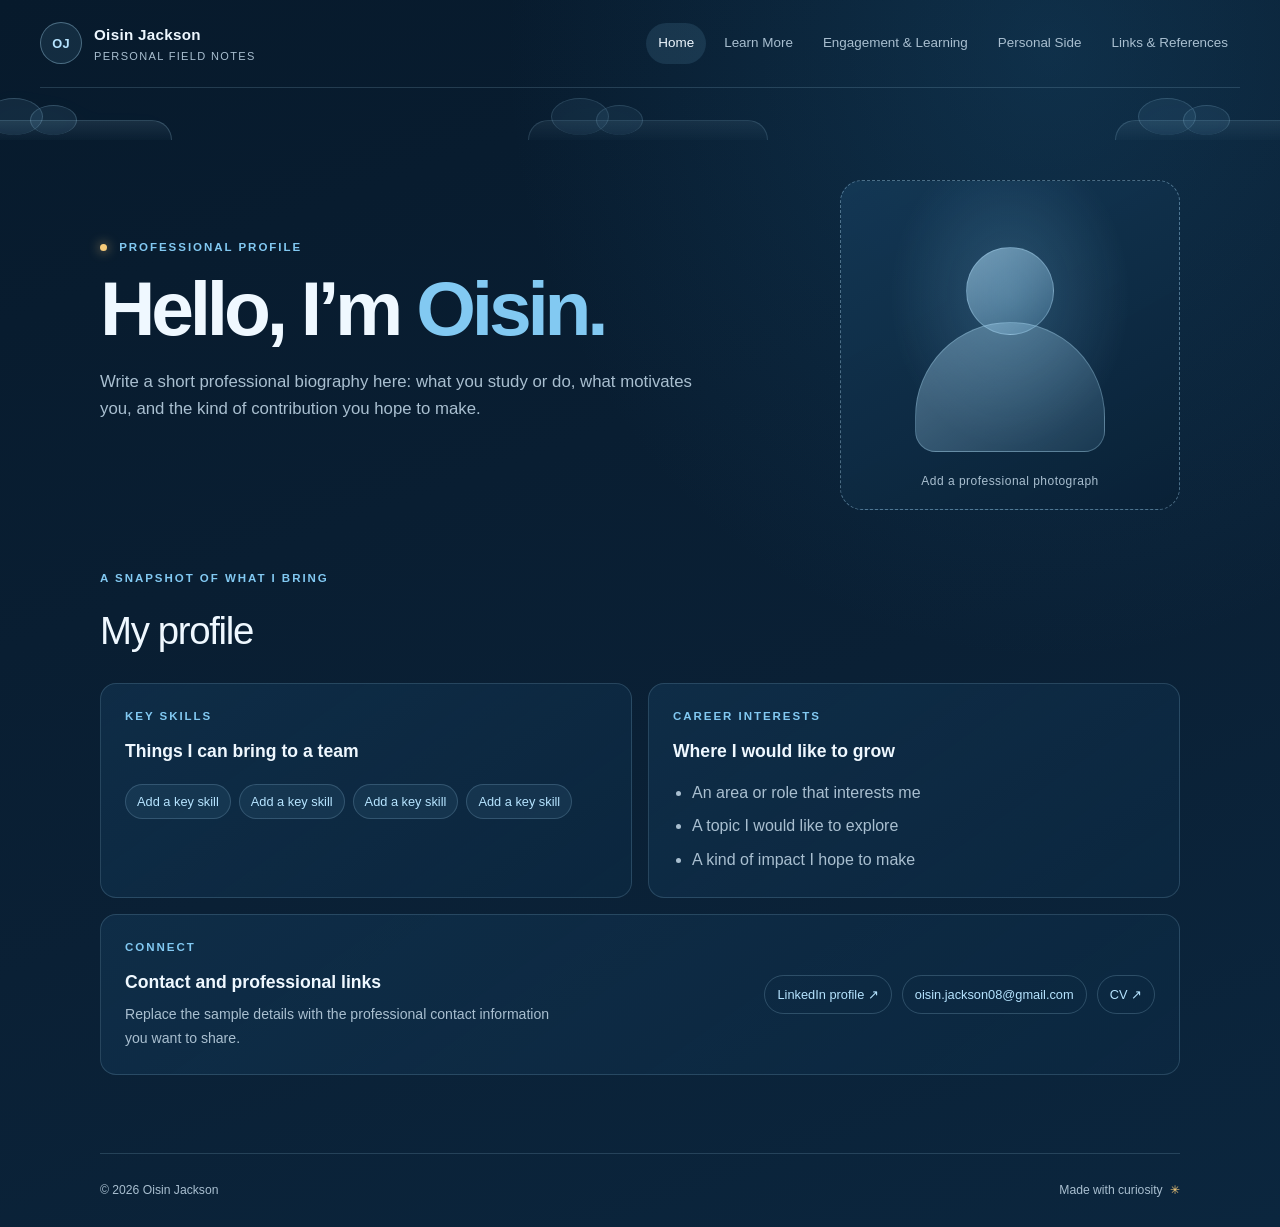
==== index.html @ 2ca9ffcf "feat: restructured homepage" ====
<!doctype html>
<html lang="en">
<head>
  <meta charset="utf-8">
  <meta name="viewport" content="width=device-width, initial-scale=1">
  <meta name="description" content="Professional profile and portfolio of Oisin Jackson.">
  <title>Home | Oisin Jackson</title>
  <link rel="stylesheet" href="styles.css">
</head>
<body>
  <!-- Shared header: keep the name and navigation consistent across all pages. -->
  <header class="site-header">
    <a class="brand" href="index.html" aria-label="Oisin Jackson, home">
      <span class="brand-mark" aria-hidden="true">OJ</span>
      <span>Oisin Jackson <small>Personal field notes</small></span>
    </a>
    <nav class="site-nav" aria-label="Main navigation">
      <a href="index.html" aria-current="page">Home</a>
      <a href="learn-more.html">Learn More</a>
      <a href="engagement.html">Engagement &amp; Learning</a>
      <a href="personal.html">Personal Side</a>
      <a href="references.html">Links &amp; References</a>
    </nav>
  </header>
  <!-- Decorative clouds between the header and page content. Purely visual; change their style in styles.css. -->
  <div class="cloud-divider" aria-hidden="true">
    <span class="cloud-bank cloud-bank-left"></span>
    <span class="cloud-bank cloud-bank-center"></span>
    <span class="cloud-bank cloud-bank-right"></span>
  </div>

  <main>
    <!-- Professional biography: replace the prompt with a concise introduction about your background and goals. -->
    <section class="hero profile-hero page-width">
      <div class="hero-copy">
        <p class="eyebrow"><span class="status-dot"></span> Professional profile</p>
        <h1>Hello, I’m <span class="text-highlight">Oisin.</span></h1>
        <p class="intro">
          Write a short professional biography here: what you study or do, what motivates you,
          and the kind of contribution you hope to make.
        </p>
      </div>

      <!-- Replace this illustrated placeholder with your own photo file when ready.
           For example, put profile-photo.jpg beside these files and use:
           <img class="profile-photo" src="profile-photo.jpg" alt="Professional portrait of Oisin Jackson"> -->
      <div class="portrait-placeholder" role="img" aria-label="Placeholder for a professional photograph">
        <span class="portrait-head"></span>
        <span class="portrait-shoulders"></span>
        <span class="portrait-caption">Add a professional photograph</span>
      </div>
    </section>

    <!-- Profile details: fill in the prompts below with your skills and career interests. -->
    <section class="profile-section page-width" aria-labelledby="profile-details-title">
      <div class="section-heading">
        <p class="eyebrow">A snapshot of what I bring</p>
        <h2 id="profile-details-title">My profile</h2>
      </div>

      <div class="profile-grid">
        <article class="profile-card">
          <p class="eyebrow">Key skills</p>
          <h3>Things I can bring to a team</h3>
          <!-- Replace or remove each chip. Add another <span class="skill-chip">...</span> for more skills. -->
          <ul class="skill-list" aria-label="Key skills">
            <li class="skill-chip">Add a key skill</li>
            <li class="skill-chip">Add a key skill</li>
            <li class="skill-chip">Add a key skill</li>
            <li class="skill-chip">Add a key skill</li>
          </ul>
        </article>

        <article class="profile-card">
          <p class="eyebrow">Career interests</p>
          <h3>Where I would like to grow</h3>
          <!-- Replace these prompts with sectors, roles, or problems that interest you. -->
          <ul class="interest-list">
            <li>An area or role that interests me</li>
            <li>A topic I would like to explore</li>
            <li>A kind of impact I hope to make</li>
          </ul>
        </article>

        <article class="profile-card contact-card">
          <div>
            <p class="eyebrow">Connect</p>
            <h3>Contact and professional links</h3>
            <p class="contact-note">Replace the sample details with the professional contact information you want to share.</p>
          </div>
          <div class="profile-links">
            <!-- Replace the sample LinkedIn address with your public profile URL. -->
            <a class="profile-link" href="https://www.linkedin.com/in/oisin-jackson/" target="_blank" rel="noopener noreferrer">LinkedIn profile <span aria-hidden="true">↗</span></a>
            <!-- Replace this email address with one you are comfortable sharing publicly. -->
            <a class="profile-link" href="mailto:your.email@example.com">oisin.jackson08@gmail.com</a>
            <!-- The PDF is stored beside this page so its relative link works on GitHub Pages. -->
            <a class="profile-link" href="cv.pdf" target="_blank" rel="noopener noreferrer">CV <span aria-hidden="true">↗</span></a>
          </div>
        </article>
      </div>
    </section>
  </main>

  <!-- Shared footer: update the year or add further contact links when you are ready. -->
  <footer class="site-footer page-width">
    <span>© 2026 Oisin Jackson</span>
    <span>Made with curiosity <span class="footer-star" aria-hidden="true">✳</span></span>
  </footer>
</body>
</html>
---- styles.css ----
/* =========================================================
   1. Theme controls
   Change these color values to retune the whole site at once.
   The palette uses deep navy, sky blue, and a warm sun accent.
   ========================================================= */
:root {
  --night: #071a2c;
  --deep-blue: #0c2942;
  --panel: #102f4a;
  --panel-light: #153a58;
  --sky: #82c9f2;
  --sky-bright: #b6e4ff;
  --sun: #f5ca79;
  --text: #eff8ff;
  --muted: #a9bfd0;
  --line: rgba(182, 228, 255, 0.16);
  --content-width: 1080px;
}

/* 2. Base styles: typography, page background, and default link behavior. */
* {
  box-sizing: border-box;
}

html {
  scroll-behavior: smooth;
}

body {
  min-height: 100vh;
  margin: 0;
  color: var(--text);
  background:
    radial-gradient(ellipse at 82% 4%, rgba(35, 105, 150, 0.25), transparent 34rem),
    linear-gradient(160deg, var(--night), #0a2035 58%, #0b263e);
  font-family: "Segoe UI", "Trebuchet MS", sans-serif;
  line-height: 1.65;
}

a {
  color: inherit;
}

a:focus-visible {
  outline: 2px solid var(--sun);
  outline-offset: 4px;
}

.page-width {
  width: min(var(--content-width), calc(100% - 48px));
  margin-inline: auto;
}

/* 3. Shared header and navigation: links are ordinary files for GitHub Pages. */
.site-header {
  width: min(1200px, calc(100% - 48px));
  min-height: 88px;
  margin-inline: auto;
  display: flex;
  align-items: center;
  justify-content: space-between;
  gap: 28px;
  border-bottom: 1px solid var(--line);
}

.brand {
  display: inline-flex;
  align-items: center;
  gap: 12px;
  text-decoration: none;
  font-size: 0.95rem;
  font-weight: 700;
  letter-spacing: 0.02em;
  white-space: nowrap;
}

.brand small {
  display: block;
  color: var(--muted);
  font-size: 0.69rem;
  font-weight: 400;
  letter-spacing: 0.12em;
  text-transform: uppercase;
}

.brand-mark {
  width: 42px;
  height: 42px;
  display: grid;
  place-items: center;
  border: 1px solid rgba(182, 228, 255, 0.35);
  border-radius: 50%;
  color: var(--sky-bright);
  background: rgba(130, 201, 242, 0.1);
  font-size: 0.8rem;
}

.site-nav {
  display: flex;
  align-items: center;
  justify-content: flex-end;
  gap: 6px;
}

.site-nav a {
  padding: 9px 12px;
  border-radius: 999px;
  color: var(--muted);
  font-size: 0.84rem;
  text-decoration: none;
  transition: color 160ms ease, background 160ms ease;
}

.site-nav a:hover,
.site-nav a[aria-current="page"] {
  color: var(--text);
  background: rgba(130, 201, 242, 0.12);
}

/* 4. Decorative cloud banks sit between the header and each page's content. */
.cloud-divider {
  position: relative;
  height: 52px;
  overflow: hidden;
  pointer-events: none;
}

.cloud-bank {
  position: absolute;
  bottom: 0;
  width: 190px;
  height: 20px;
  border: 1px solid rgba(182, 228, 255, 0.2);
  border-bottom: 0;
  border-radius: 100px 100px 0 0;
  background: linear-gradient(180deg, rgba(182, 228, 255, 0.1), rgba(130, 201, 242, 0.025));
  filter: drop-shadow(0 0 12px rgba(130, 201, 242, 0.08));
}

.cloud-bank::before,
.cloud-bank::after {
  position: absolute;
  bottom: 5px;
  border: 1px solid rgba(182, 228, 255, 0.2);
  border-bottom: 0;
  border-radius: 50%;
  background: rgba(130, 201, 242, 0.09);
  content: "";
}

.cloud-bank::before {
  left: 22px;
  width: 56px;
  height: 36px;
}

.cloud-bank::after {
  left: 67px;
  width: 45px;
  height: 29px;
}

.cloud-bank-left {
  left: -38px;
  width: 210px;
}

.cloud-bank-center {
  left: calc(50% - 112px);
  width: 240px;
  opacity: 0.75;
}

.cloud-bank-right {
  right: -35px;
  width: 200px;
  opacity: 0.85;
}

/* 5. Home profile hero and photo placeholder. Replace the placeholder with your own image. */
.hero {
  min-height: 470px;
  padding-block: 72px 64px;
  display: grid;
  grid-template-columns: 1.05fr 0.75fr;
  align-items: center;
  gap: 72px;
}

.profile-hero {
  min-height: 400px;
  padding-block: 40px 48px;
  grid-template-columns: 1.1fr 0.75fr;
  gap: 64px;
}

.portrait-placeholder {
  position: relative;
  width: min(100%, 340px);
  min-height: 330px;
  justify-self: end;
  overflow: hidden;
  border: 1px dashed rgba(182, 228, 255, 0.38);
  border-radius: 22px;
  background:
    radial-gradient(ellipse at 50% 35%, rgba(130, 201, 242, 0.22), transparent 50%),
    linear-gradient(150deg, rgba(21, 58, 88, 0.85), rgba(9, 33, 54, 0.9));
}

.portrait-head {
  position: absolute;
  top: 66px;
  left: 50%;
  width: 88px;
  height: 88px;
  border: 1px solid rgba(182, 228, 255, 0.32);
  border-radius: 50%;
  background: linear-gradient(145deg, rgba(182, 228, 255, 0.55), rgba(130, 201, 242, 0.2));
  transform: translateX(-50%);
}

.portrait-shoulders {
  position: absolute;
  bottom: 57px;
  left: 50%;
  width: 190px;
  height: 130px;
  border: 1px solid rgba(182, 228, 255, 0.28);
  border-radius: 100px 100px 22px 22px;
  background: linear-gradient(145deg, rgba(182, 228, 255, 0.38), rgba(130, 201, 242, 0.12));
  transform: translateX(-50%);
}

.portrait-caption {
  position: absolute;
  right: 12px;
  bottom: 17px;
  left: 12px;
  color: var(--muted);
  font-size: 0.75rem;
  letter-spacing: 0.04em;
  text-align: center;
}

.eyebrow {
  margin: 0 0 12px;
  color: var(--sky);
  font-size: 0.72rem;
  font-weight: 700;
  letter-spacing: 0.17em;
  line-height: 1.5;
  text-transform: uppercase;
}

.status-dot {
  width: 7px;
  height: 7px;
  display: inline-block;
  margin-right: 7px;
  border-radius: 50%;
  background: var(--sun);
  box-shadow: 0 0 12px rgba(245, 202, 121, 0.8);
}

h1,
h2,
h3,
p {
  margin-top: 0;
}

h1 {
  max-width: 720px;
  margin-bottom: 18px;
  font-size: clamp(2.7rem, 6vw, 5rem);
  font-weight: 600;
  letter-spacing: -0.055em;
  line-height: 1.06;
}

.text-highlight {
  color: var(--sky);
}

.intro {
  max-width: 610px;
  margin-bottom: 28px;
  color: var(--muted);
  font-size: 1.05rem;
}

/* 6. Homepage details and Learn More signpost cards. */
.section-heading {
  margin-bottom: 24px;
}

.section-heading h2 {
  margin-bottom: 0;
  font-size: clamp(1.7rem, 3vw, 2.4rem);
  font-weight: 500;
  letter-spacing: -0.035em;
}

.profile-section {
  padding-block: 12px 78px;
}

.profile-section .section-heading {
  margin-bottom: 20px;
}

.profile-grid {
  display: grid;
  grid-template-columns: repeat(2, minmax(0, 1fr));
  gap: 16px;
}

.profile-card {
  padding: 24px;
  border: 1px solid var(--line);
  border-radius: 16px;
  background: linear-gradient(145deg, rgba(16, 47, 74, 0.85), rgba(12, 41, 66, 0.72));
}

.profile-card h3 {
  margin-bottom: 14px;
  font-size: 1.1rem;
  font-weight: 600;
}

.skill-list {
  display: flex;
  flex-wrap: wrap;
  gap: 8px;
  margin: 18px 0 0;
  padding: 0;
  list-style: none;
}

.skill-chip {
  padding: 6px 11px;
  border: 1px solid rgba(182, 228, 255, 0.18);
  border-radius: 999px;
  color: var(--sky-bright);
  background: rgba(130, 201, 242, 0.08);
  font-size: 0.8rem;
}

.interest-list {
  margin: 0;
  padding-left: 19px;
  color: var(--muted);
}

.interest-list li + li {
  margin-top: 7px;
}

.contact-card {
  grid-column: 1 / -1;
  display: flex;
  align-items: center;
  justify-content: space-between;
  gap: 26px;
}

.contact-card h3 {
  margin-bottom: 6px;
}

.contact-note {
  max-width: 430px;
  margin-bottom: 0;
  color: var(--muted);
  font-size: 0.88rem;
}

.profile-links {
  display: flex;
  flex-wrap: wrap;
  justify-content: flex-end;
  gap: 10px;
}

.profile-link,
.cv-note {
  padding: 8px 12px;
  border: 1px solid rgba(182, 228, 255, 0.2);
  border-radius: 999px;
  color: var(--sky-bright);
  font-size: 0.8rem;
  text-decoration: none;
}

.profile-link:hover {
  border-color: var(--sky);
  background: rgba(130, 201, 242, 0.1);
}

.cv-note {
  color: var(--muted);
}

.card-grid {
  display: grid;
  grid-template-columns: repeat(3, 1fr);
  gap: 16px;
}

.learn-more-grid {
  padding-bottom: 24px;
}

.topic-card {
  position: relative;
  min-height: 220px;
  padding: 22px;
  border: 1px solid var(--line);
  border-radius: 16px;
  background: linear-gradient(145deg, rgba(16, 47, 74, 0.85), rgba(12, 41, 66, 0.72));
  text-decoration: none;
  transition: transform 160ms ease, border-color 160ms ease, background 160ms ease;
}

.topic-card:hover {
  transform: translateY(-4px);
  border-color: rgba(130, 201, 242, 0.5);
  background: rgba(21, 58, 88, 0.9);
}

.card-number {
  color: var(--sky);
  font-size: 0.72rem;
  letter-spacing: 0.12em;
}

.topic-card h3 {
  margin: 26px 0 8px;
  font-size: 1.1rem;
  font-weight: 600;
}

.topic-card p {
  max-width: 280px;
  margin-bottom: 0;
  color: var(--muted);
  font-size: 0.87rem;
}

.card-arrow {
  position: absolute;
  right: 22px;
  bottom: 19px;
  color: var(--sky);
}

/* 7. Interior pages: title intro, reflection blocks, and reference links. */
.page-intro {
  padding-block: 88px 38px;
}

.page-intro h1 {
  max-width: 820px;
  font-size: clamp(2.5rem, 5.5vw, 4.4rem);
}

.page-intro .intro {
  max-width: 690px;
}

.story-list,
.reference-list {
  display: grid;
  gap: 14px;
  padding-bottom: 28px;
}

.story-card,
.reference-card {
  padding: 25px 28px;
  border: 1px solid var(--line);
  border-radius: 16px;
  background: linear-gradient(120deg, rgba(16, 47, 74, 0.85), rgba(12, 41, 66, 0.62));
}

.story-card h2,
.reference-card h2 {
  margin-bottom: 8px;
  font-size: 1.3rem;
  font-weight: 550;
  letter-spacing: -0.02em;
}

.placeholder-copy {
  max-width: 720px;
  margin-bottom: 0;
  color: var(--muted);
}

.reference-card {
  display: flex;
  align-items: center;
  justify-content: space-between;
  gap: 26px;
}

.reference-card .eyebrow {
  margin-bottom: 8px;
}

.reference-card .placeholder-copy {
  font-size: 0.9rem;
}

.text-link,
.back-link a {
  color: var(--sky-bright);
  text-decoration-color: rgba(182, 228, 255, 0.45);
  text-underline-offset: 4px;
}

.text-link {
  flex: 0 0 auto;
  font-size: 0.86rem;
}

.back-link {
  padding-block: 8px 50px;
  font-size: 0.9rem;
}

/* 8. Shared footer: sits at the bottom of each page. */
.site-footer {
  min-height: 74px;
  display: flex;
  align-items: center;
  justify-content: space-between;
  gap: 12px;
  border-top: 1px solid var(--line);
  color: var(--muted);
  font-size: 0.76rem;
}

.site-footer p,
.site-footer span {
  margin-bottom: 0;
}

.footer-star {
  padding-left: 4px;
  color: var(--sun);
}

/* 9. Small screens: stack navigation and content so pages stay readable on phones. */
@media (max-width: 820px) {
  .site-header {
    padding-block: 18px;
    align-items: flex-start;
    flex-direction: column;
    gap: 13px;
  }

  .site-nav {
    width: 100%;
    justify-content: flex-start;
    flex-wrap: wrap;
    gap: 2px;
  }

  .site-nav a {
    padding: 7px 10px;
    font-size: 0.79rem;
  }

  .hero {
    min-height: auto;
    padding-block: 54px;
    grid-template-columns: 1fr;
    gap: 36px;
  }

  .portrait-placeholder {
    justify-self: center;
  }

  .card-grid {
    grid-template-columns: 1fr;
  }

  .topic-card {
    min-height: 180px;
  }

  .profile-grid {
    grid-template-columns: 1fr;
  }

  .contact-card {
    grid-column: auto;
    align-items: flex-start;
    flex-direction: column;
  }

  .profile-links {
    justify-content: flex-start;
  }

  .page-intro {
    padding-top: 58px;
  }
}

@media (max-width: 520px) {
  .page-width,
  .site-header {
    width: calc(100% - 32px);
  }

  .hero {
    padding-block: 42px;
  }

  .story-card,
  .reference-card {
    padding: 21px;
  }

  .reference-card {
    align-items: flex-start;
    flex-direction: column;
    gap: 14px;
  }

  .site-footer {
    align-items: flex-start;
    justify-content: center;
    flex-direction: column;
    padding-block: 17px;
  }
}
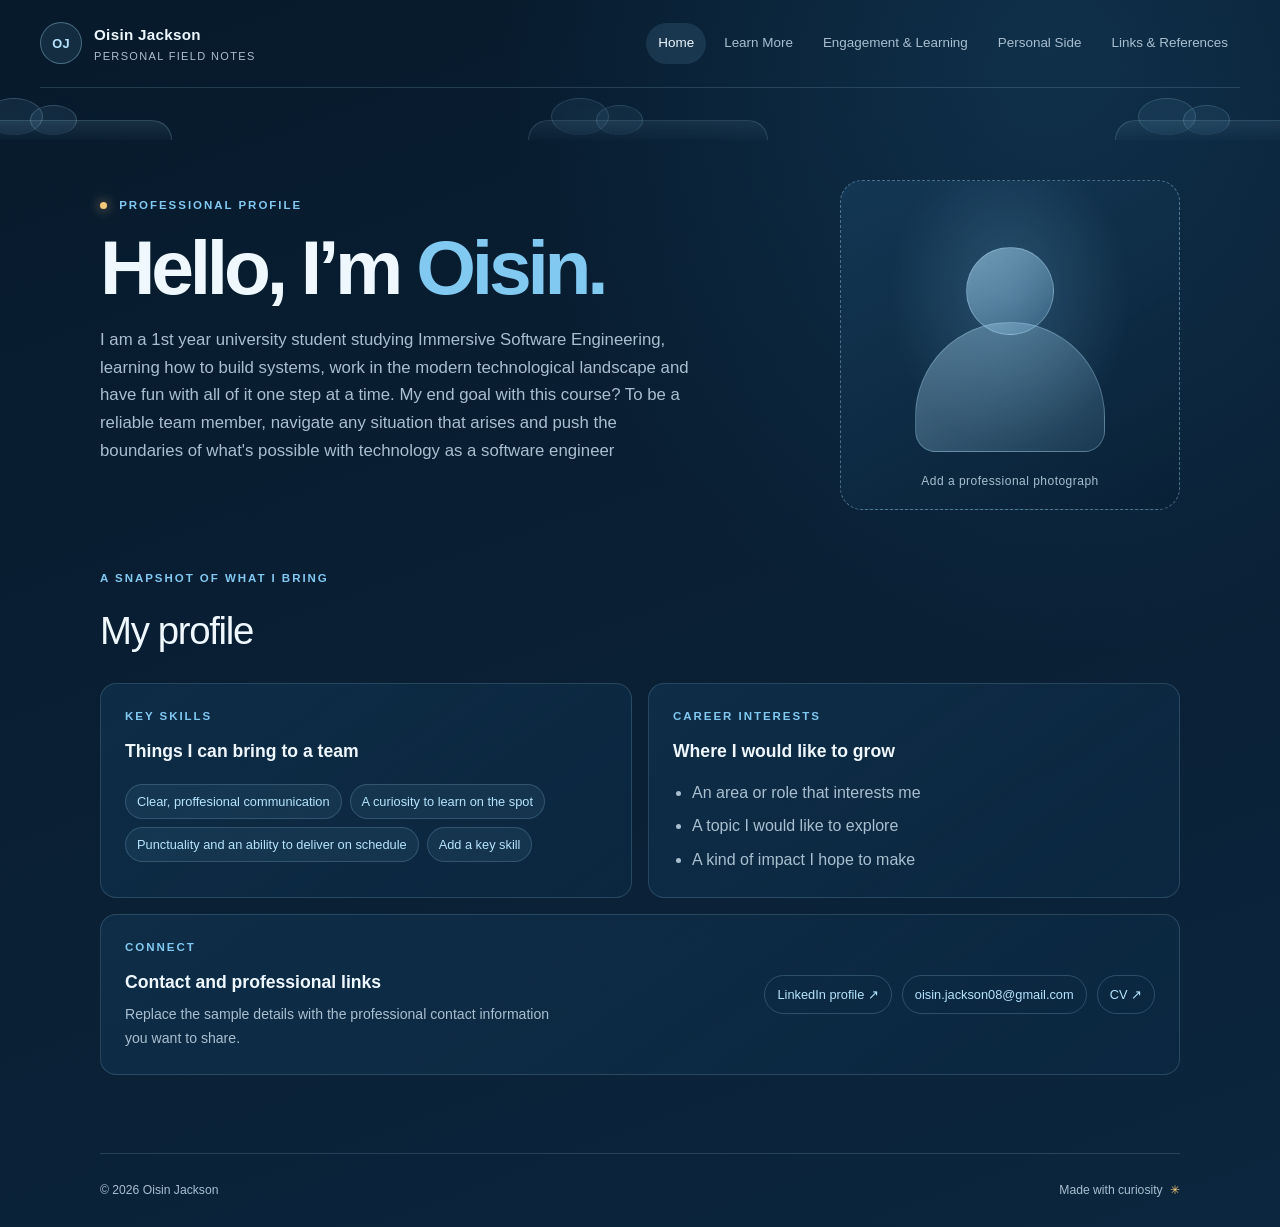
==== commit 274afed0: "Updaes bio and skills section" ====
--- a/index.html
+++ b/index.html
@@ -36,8 +36,9 @@
         <p class="eyebrow"><span class="status-dot"></span> Professional profile</p>
         <h1>Hello, I’m <span class="text-highlight">Oisin.</span></h1>
         <p class="intro">
-          Write a short professional biography here: what you study or do, what motivates you,
-          and the kind of contribution you hope to make.
+          I am a 1st year university student studying Immersive Software Engineering, learning how to build systems, work in the modern technological landscape and have fun with all of it one step at a time. 
+
+          My end goal with this course? To be a reliable team member, navigate any situation that arises and push the boundaries of what's possible with technology as a software engineer
         </p>
       </div>
 
@@ -64,9 +65,9 @@
           <h3>Things I can bring to a team</h3>
           <!-- Replace or remove each chip. Add another <span class="skill-chip">...</span> for more skills. -->
           <ul class="skill-list" aria-label="Key skills">
-            <li class="skill-chip">Add a key skill</li>
-            <li class="skill-chip">Add a key skill</li>
-            <li class="skill-chip">Add a key skill</li>
+            <li class="skill-chip">Clear, proffesional communication</li>
+            <li class="skill-chip">A curiosity to learn on the spot</li>
+            <li class="skill-chip">Punctuality and an ability to deliver on schedule</li>
             <li class="skill-chip">Add a key skill</li>
           </ul>
         </article>
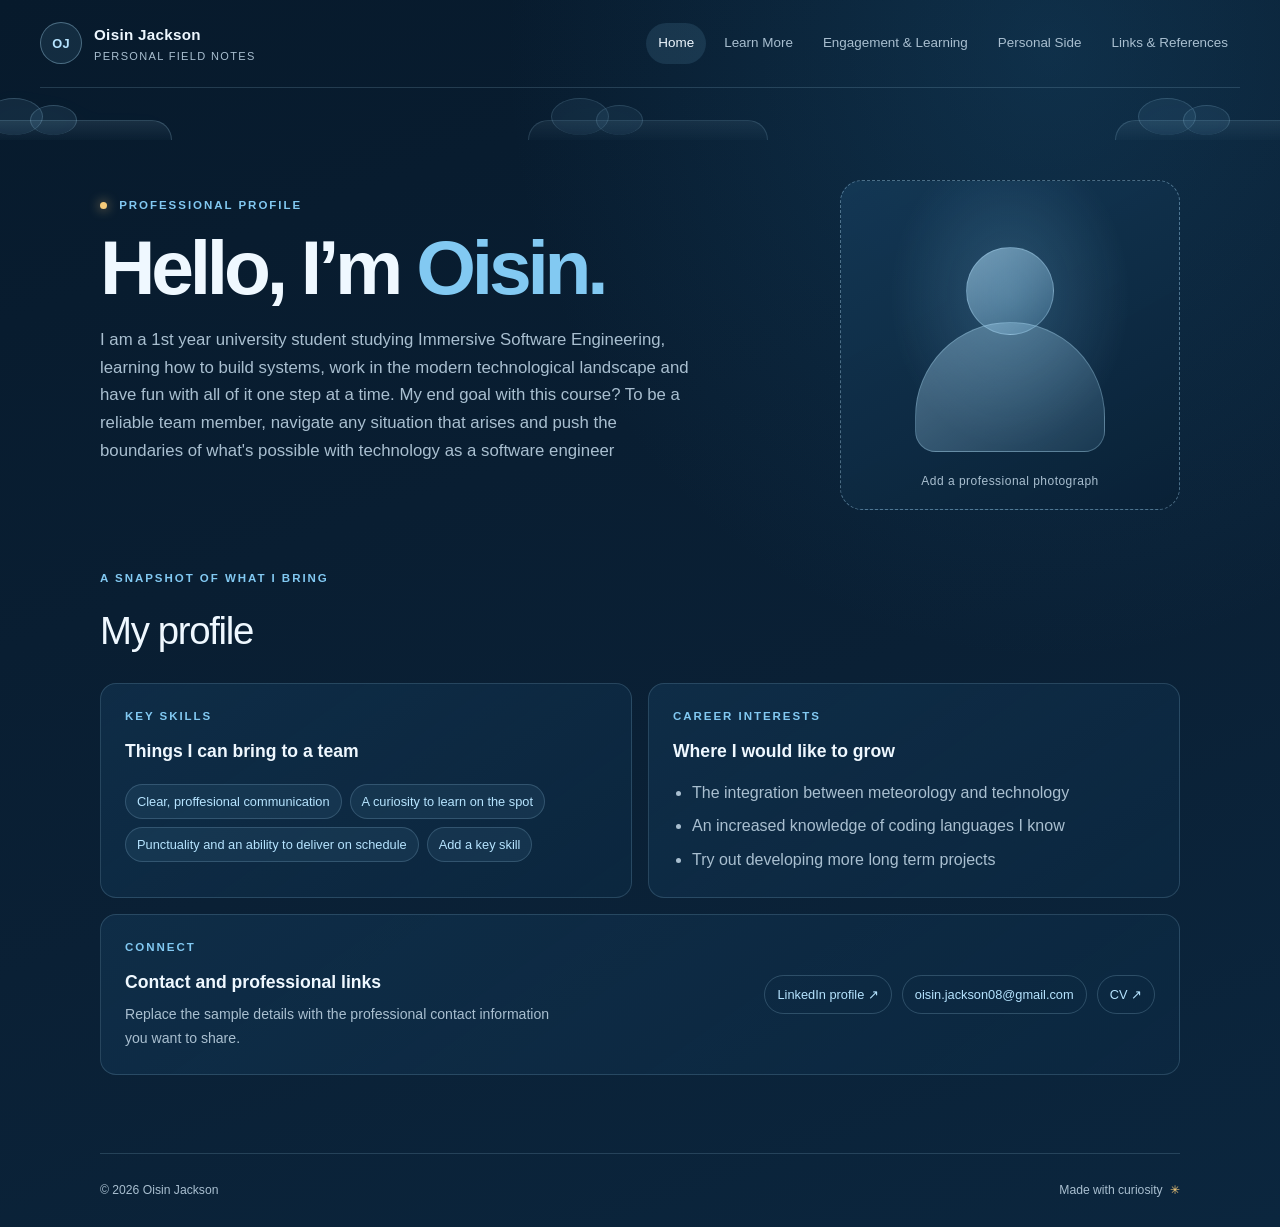
==== commit beff9506: "Updated where I want to grow sections" ====
--- a/index.html
+++ b/index.html
@@ -77,9 +77,9 @@
           <h3>Where I would like to grow</h3>
           <!-- Replace these prompts with sectors, roles, or problems that interest you. -->
           <ul class="interest-list">
-            <li>An area or role that interests me</li>
-            <li>A topic I would like to explore</li>
-            <li>A kind of impact I hope to make</li>
+            <li>The integration between meteorology and technology</li>
+            <li>An increased knowledge of coding languages I know</li>
+            <li>Try out developing more long term projects</li>
           </ul>
         </article>
 
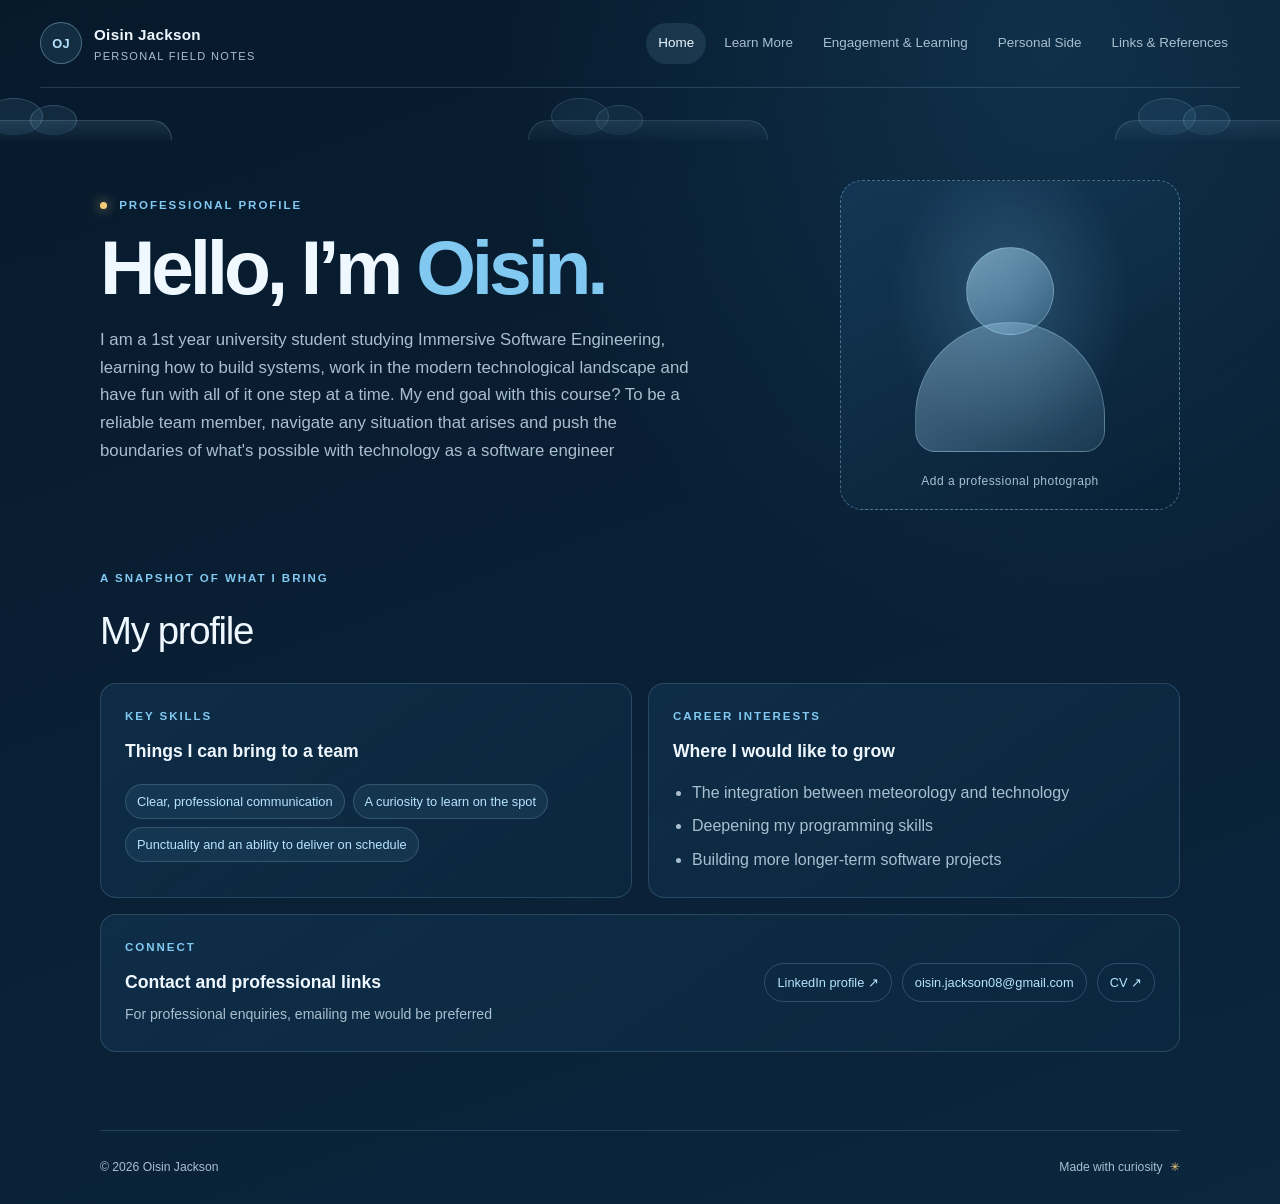
==== commit ab47ab98: "Updated grammar issues, and ensured links work" ====
--- a/index.html
+++ b/index.html
@@ -65,10 +65,9 @@
           <h3>Things I can bring to a team</h3>
           <!-- Replace or remove each chip. Add another <span class="skill-chip">...</span> for more skills. -->
           <ul class="skill-list" aria-label="Key skills">
-            <li class="skill-chip">Clear, proffesional communication</li>
+            <li class="skill-chip">Clear, professional communication</li>
             <li class="skill-chip">A curiosity to learn on the spot</li>
             <li class="skill-chip">Punctuality and an ability to deliver on schedule</li>
-            <li class="skill-chip">Add a key skill</li>
           </ul>
         </article>
 
@@ -78,8 +77,8 @@
           <!-- Replace these prompts with sectors, roles, or problems that interest you. -->
           <ul class="interest-list">
             <li>The integration between meteorology and technology</li>
-            <li>An increased knowledge of coding languages I know</li>
-            <li>Try out developing more long term projects</li>
+            <li>Deepening my programming skills</li>
+            <li>Building more longer-term software projects</li>
           </ul>
         </article>
 
@@ -87,13 +86,13 @@
           <div>
             <p class="eyebrow">Connect</p>
             <h3>Contact and professional links</h3>
-            <p class="contact-note">Replace the sample details with the professional contact information you want to share.</p>
+            <p class="contact-note">For professional enquiries, emailing me would be preferred</p>
           </div>
           <div class="profile-links">
             <!-- Replace the sample LinkedIn address with your public profile URL. -->
             <a class="profile-link" href="https://www.linkedin.com/in/oisin-jackson/" target="_blank" rel="noopener noreferrer">LinkedIn profile <span aria-hidden="true">↗</span></a>
             <!-- Replace this email address with one you are comfortable sharing publicly. -->
-            <a class="profile-link" href="mailto:your.email@example.com">oisin.jackson08@gmail.com</a>
+            <a class="profile-link" href="mailto:oisin.jackson08@gmail.com">oisin.jackson08@gmail.com</a>
             <!-- The PDF is stored beside this page so its relative link works on GitHub Pages. -->
             <a class="profile-link" href="cv.pdf" target="_blank" rel="noopener noreferrer">CV <span aria-hidden="true">↗</span></a>
           </div>
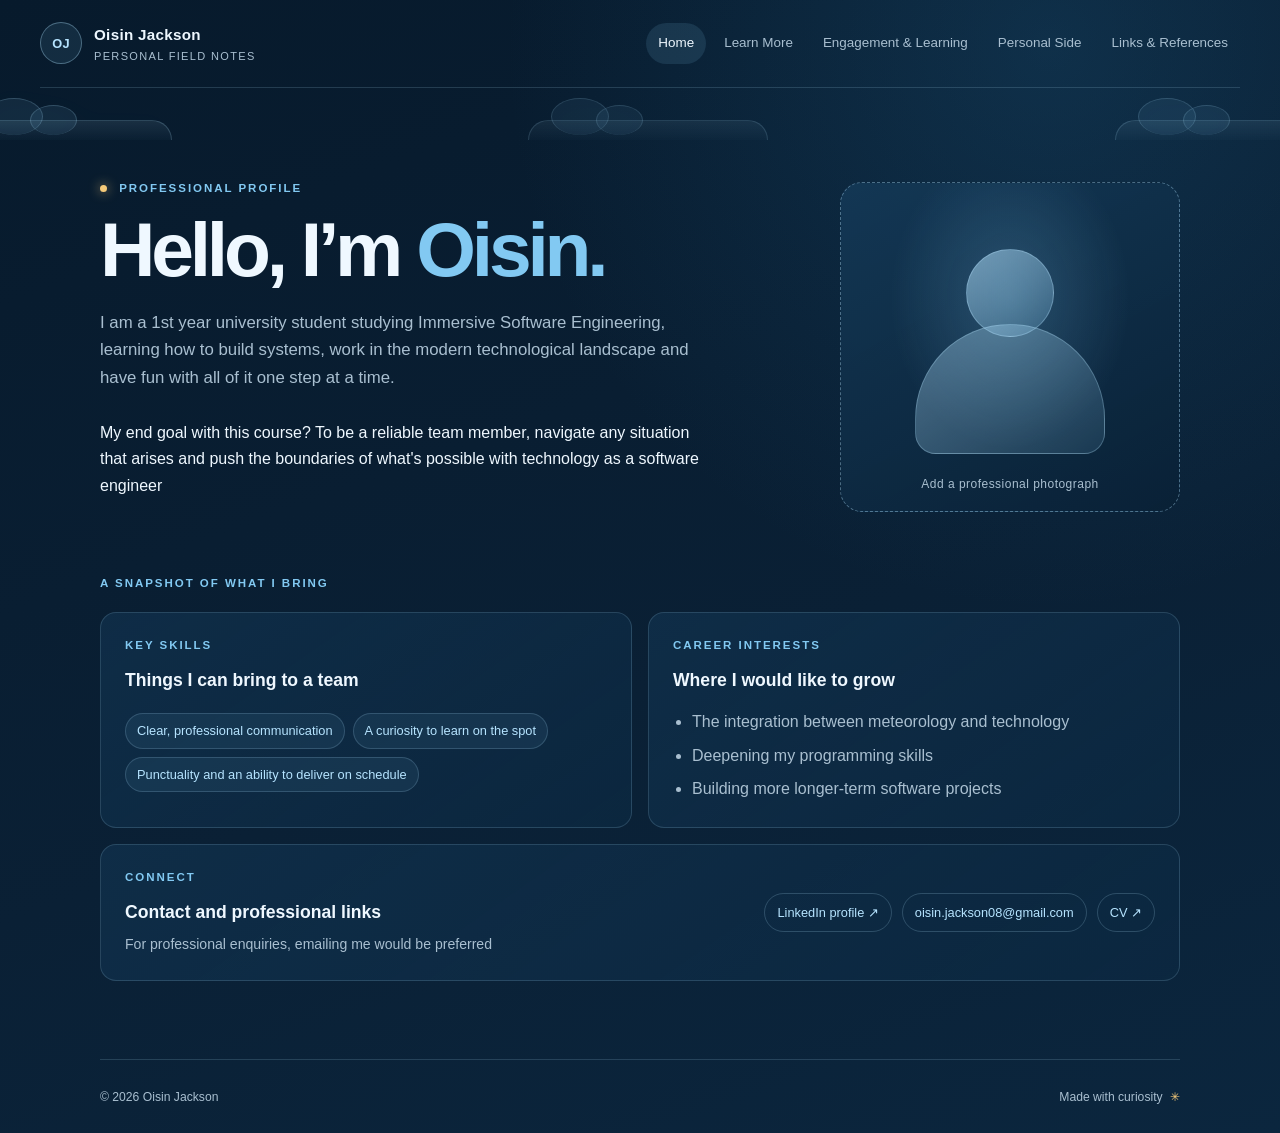
==== commit 29d15fdb: "fix: Updated the layout of small sections of the website" ====
--- a/index.html
+++ b/index.html
@@ -37,7 +37,8 @@
         <h1>Hello, I’m <span class="text-highlight">Oisin.</span></h1>
         <p class="intro">
           I am a 1st year university student studying Immersive Software Engineering, learning how to build systems, work in the modern technological landscape and have fun with all of it one step at a time. 
-
+        </p>
+        <p>
           My end goal with this course? To be a reliable team member, navigate any situation that arises and push the boundaries of what's possible with technology as a software engineer
         </p>
       </div>
@@ -56,7 +57,6 @@
     <section class="profile-section page-width" aria-labelledby="profile-details-title">
       <div class="section-heading">
         <p class="eyebrow">A snapshot of what I bring</p>
-        <h2 id="profile-details-title">My profile</h2>
       </div>
 
       <div class="profile-grid">
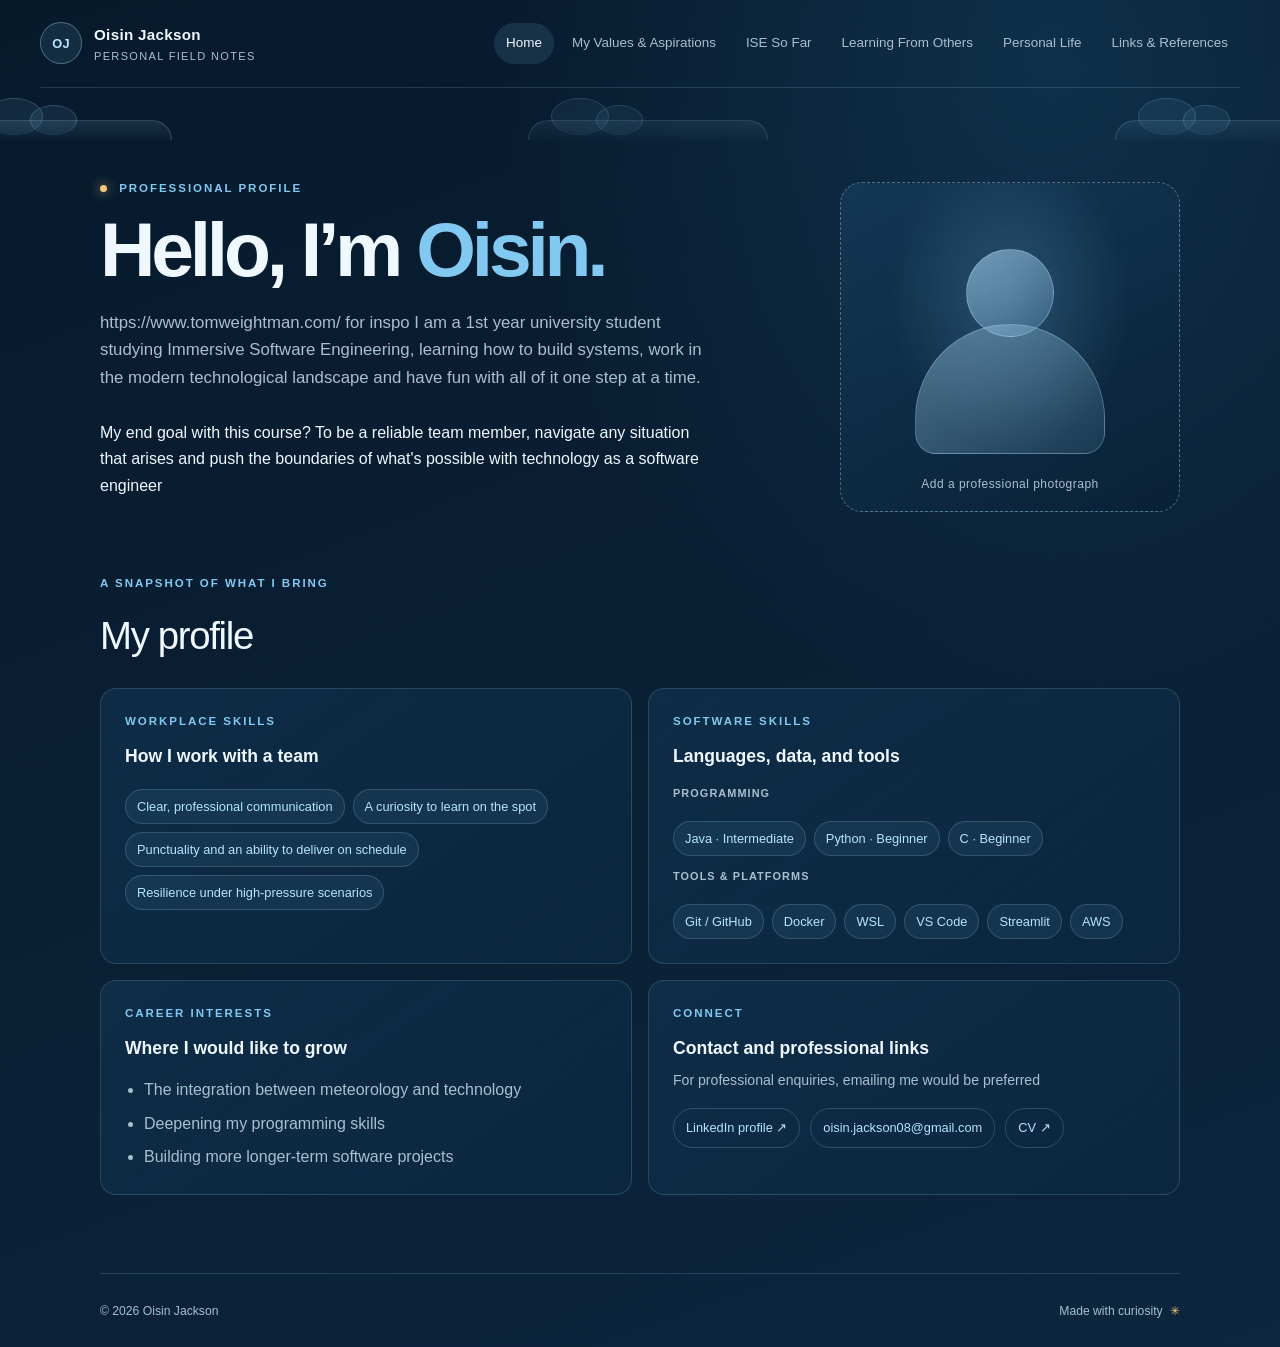
==== commit c7a14a07: "added ISE so far page" ====
--- a/index.html
+++ b/index.html
@@ -16,9 +16,10 @@
     </a>
     <nav class="site-nav" aria-label="Main navigation">
       <a href="index.html" aria-current="page">Home</a>
-      <a href="learn-more.html">Learn More</a>
-      <a href="engagement.html">Engagement &amp; Learning</a>
-      <a href="personal.html">Personal Side</a>
+      <a href="learn-more.html">My Values &amp; Aspirations</a>
+      <a href="ise-so-far.html">ISE So Far</a>
+      <a href="engagement.html">Learning From Others</a>
+      <a href="personal.html">Personal Life</a>
       <a href="references.html">Links &amp; References</a>
     </nav>
   </header>
@@ -36,6 +37,7 @@
         <p class="eyebrow"><span class="status-dot"></span> Professional profile</p>
         <h1>Hello, I’m <span class="text-highlight">Oisin.</span></h1>
         <p class="intro">
+          https://www.tomweightman.com/ for inspo
           I am a 1st year university student studying Immersive Software Engineering, learning how to build systems, work in the modern technological landscape and have fun with all of it one step at a time. 
         </p>
         <p>
@@ -57,18 +59,47 @@
     <section class="profile-section page-width" aria-labelledby="profile-details-title">
       <div class="section-heading">
         <p class="eyebrow">A snapshot of what I bring</p>
+        <h2 id="profile-details-title">My profile</h2>
       </div>
 
       <div class="profile-grid">
         <article class="profile-card">
-          <p class="eyebrow">Key skills</p>
-          <h3>Things I can bring to a team</h3>
+          <p class="eyebrow">Workplace Skills</p>
+          <h3>How I work with a team</h3>
           <!-- Replace or remove each chip. Add another <span class="skill-chip">...</span> for more skills. -->
-          <ul class="skill-list" aria-label="Key skills">
+          <ul class="skill-list" aria-label="Workplace skills">
             <li class="skill-chip">Clear, professional communication</li>
             <li class="skill-chip">A curiosity to learn on the spot</li>
             <li class="skill-chip">Punctuality and an ability to deliver on schedule</li>
+            <li class="skill-chip">Resilience under high-pressure scenarios</li>
           </ul>
+        </article>
+
+        <article class="profile-card">
+          <p class="eyebrow">Software Skills</p>
+          <h3>Languages, data, and tools</h3>
+          <!-- These are drawn from my CV; update the levels and tools as my experience grows. -->
+          <div class="software-groups">
+            <div class="software-group">
+              <p class="software-label">Programming</p>
+              <ul class="skill-list" aria-label="Programming languages">
+                <li class="skill-chip">Java · Intermediate</li>
+                <li class="skill-chip">Python · Beginner</li>
+                <li class="skill-chip">C · Beginner</li>
+              </ul>
+            </div>
+            <div class="software-group">
+              <p class="software-label">Tools &amp; platforms</p>
+              <ul class="skill-list" aria-label="Development tools and platforms">
+                <li class="skill-chip">Git / GitHub</li>
+                <li class="skill-chip">Docker</li>
+                <li class="skill-chip">WSL</li>
+                <li class="skill-chip">VS Code</li>
+                <li class="skill-chip">Streamlit</li>
+                <li class="skill-chip">AWS</li>
+              </ul>
+            </div>
+          </div>
         </article>
 
         <article class="profile-card">
--- a/styles.css
+++ b/styles.css
@@ -346,6 +346,19 @@
   font-size: 0.8rem;
 }
 
+.software-group + .software-group {
+  margin-top: 12px;
+}
+
+.software-label {
+  margin-bottom: 5px;
+  color: var(--muted);
+  font-size: 0.68rem;
+  font-weight: 700;
+  letter-spacing: 0.1em;
+  text-transform: uppercase;
+}
+
 .interest-list {
   margin: 0;
   padding-left: 19px;
@@ -357,11 +370,10 @@
 }
 
 .contact-card {
-  grid-column: 1 / -1;
   display: flex;
-  align-items: center;
-  justify-content: space-between;
-  gap: 26px;
+  align-items: flex-start;
+  flex-direction: column;
+  gap: 16px;
 }
 
 .contact-card h3 {
@@ -378,7 +390,7 @@
 .profile-links {
   display: flex;
   flex-wrap: wrap;
-  justify-content: flex-end;
+  justify-content: flex-start;
   gap: 10px;
 }
 
@@ -408,6 +420,7 @@
 }
 
 .learn-more-grid {
+  grid-template-columns: repeat(2, minmax(0, 1fr));
   padding-bottom: 24px;
 }
 
@@ -596,13 +609,8 @@
   }
 
   .contact-card {
-    grid-column: auto;
     align-items: flex-start;
     flex-direction: column;
-  }
-
-  .profile-links {
-    justify-content: flex-start;
   }
 
   .page-intro {
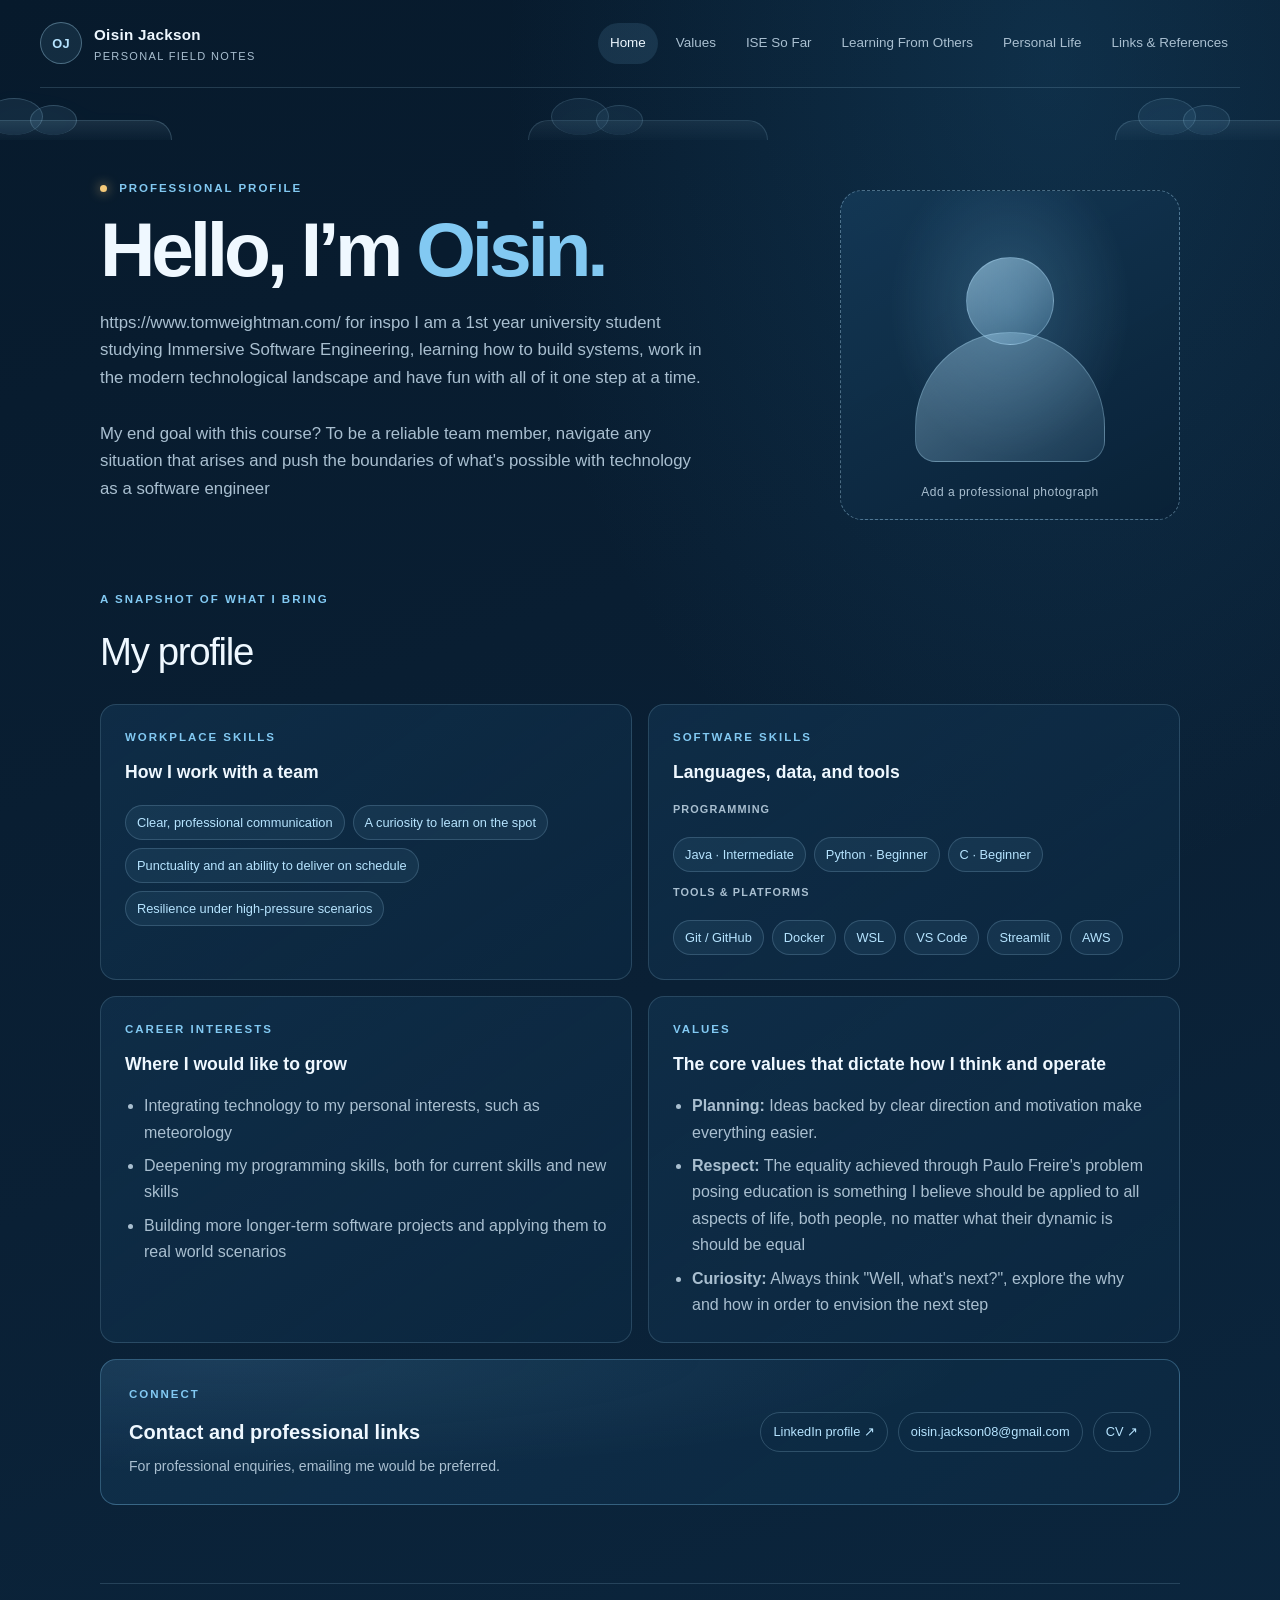
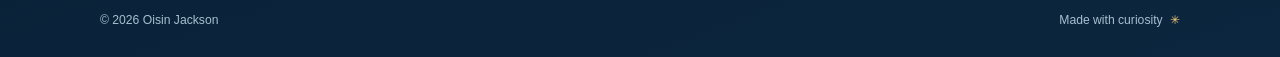
==== commit 0b698090: "Reordered some pages" ====
--- a/index.html
+++ b/index.html
@@ -16,7 +16,7 @@
     </a>
     <nav class="site-nav" aria-label="Main navigation">
       <a href="index.html" aria-current="page">Home</a>
-      <a href="learn-more.html">My Values &amp; Aspirations</a>
+      <a href="#values">Values</a>
       <a href="ise-so-far.html">ISE So Far</a>
       <a href="engagement.html">Learning From Others</a>
       <a href="personal.html">Personal Life</a>
@@ -40,7 +40,7 @@
           https://www.tomweightman.com/ for inspo
           I am a 1st year university student studying Immersive Software Engineering, learning how to build systems, work in the modern technological landscape and have fun with all of it one step at a time. 
         </p>
-        <p>
+        <p class="intro">
           My end goal with this course? To be a reliable team member, navigate any situation that arises and push the boundaries of what's possible with technology as a software engineer
         </p>
       </div>
@@ -107,28 +107,37 @@
           <h3>Where I would like to grow</h3>
           <!-- Replace these prompts with sectors, roles, or problems that interest you. -->
           <ul class="interest-list">
-            <li>The integration between meteorology and technology</li>
-            <li>Deepening my programming skills</li>
-            <li>Building more longer-term software projects</li>
+            <li>Integrating technology to my personal interests, such as meteorology</li>
+            <li>Deepening my programming skills, both for current skills and new skills</li>
+            <li>Building more longer-term software projects and applying them to real world scenarios</li>
           </ul>
         </article>
 
-        <article class="profile-card contact-card">
-          <div>
-            <p class="eyebrow">Connect</p>
-            <h3>Contact and professional links</h3>
-            <p class="contact-note">For professional enquiries, emailing me would be preferred</p>
-          </div>
-          <div class="profile-links">
-            <!-- Replace the sample LinkedIn address with your public profile URL. -->
-            <a class="profile-link" href="https://www.linkedin.com/in/oisin-jackson/" target="_blank" rel="noopener noreferrer">LinkedIn profile <span aria-hidden="true">↗</span></a>
-            <!-- Replace this email address with one you are comfortable sharing publicly. -->
-            <a class="profile-link" href="mailto:oisin.jackson08@gmail.com">oisin.jackson08@gmail.com</a>
-            <!-- The PDF is stored beside this page so its relative link works on GitHub Pages. -->
-            <a class="profile-link" href="cv.pdf" target="_blank" rel="noopener noreferrer">CV <span aria-hidden="true">↗</span></a>
-          </div>
+        <article class="profile-card" id="values">
+          <p class="eyebrow">Values</p>
+          <h3>The core values that dictate how I think and operate</h3>
+          <!-- These values reflect the goals in my bio; adjust them to match what matters most to me. -->
+          <ul class="interest-list">
+            <li><strong>Planning:</strong> Ideas backed by clear direction and motivation make everything easier.</li>
+            <li><strong>Respect:</strong> The equality achieved through Paulo Freire's problem posing education is something I believe should be applied to all aspects of life, both people, no matter what their dynamic is should be equal </li>
+            <li><strong>Curiosity:</strong> Always think "Well, what's next?", explore the why and how in order to envision the next step</li>
+          </ul>
         </article>
       </div>
+
+      <!-- Separate contact panel makes professional links easy to find without competing with profile cards. -->
+      <section class="contact-panel" aria-labelledby="connect-title">
+        <div>
+          <p class="eyebrow">Connect</p>
+          <h2 id="connect-title">Contact and professional links</h2>
+          <p class="contact-note">For professional enquiries, emailing me would be preferred.</p>
+        </div>
+        <div class="profile-links">
+          <a class="profile-link" href="https://www.linkedin.com/in/oisin-jackson/" target="_blank" rel="noopener noreferrer">LinkedIn profile <span aria-hidden="true">↗</span></a>
+          <a class="profile-link" href="mailto:oisin.jackson08@gmail.com">oisin.jackson08@gmail.com</a>
+          <a class="profile-link" href="cv.pdf" target="_blank" rel="noopener noreferrer">CV <span aria-hidden="true">↗</span></a>
+        </div>
+      </section>
     </section>
   </main>
 
--- a/styles.css
+++ b/styles.css
@@ -289,7 +289,7 @@
   font-size: 1.05rem;
 }
 
-/* 6. Homepage details and Learn More signpost cards. */
+/* 6. Homepage details and profile cards. */
 .section-heading {
   margin-bottom: 24px;
 }
@@ -369,17 +369,6 @@
   margin-top: 7px;
 }
 
-.contact-card {
-  display: flex;
-  align-items: flex-start;
-  flex-direction: column;
-  gap: 16px;
-}
-
-.contact-card h3 {
-  margin-bottom: 6px;
-}
-
 .contact-note {
   max-width: 430px;
   margin-bottom: 0;
@@ -390,8 +379,28 @@
 .profile-links {
   display: flex;
   flex-wrap: wrap;
-  justify-content: flex-start;
+  justify-content: flex-end;
   gap: 10px;
+}
+
+.contact-panel {
+  margin-top: 16px;
+  padding: 26px 28px;
+  display: flex;
+  align-items: center;
+  justify-content: space-between;
+  gap: 26px;
+  border: 1px solid rgba(130, 201, 242, 0.3);
+  border-radius: 16px;
+  background:
+    radial-gradient(ellipse at 12% 0%, rgba(130, 201, 242, 0.1), transparent 55%),
+    linear-gradient(145deg, rgba(16, 47, 74, 0.95), rgba(12, 41, 66, 0.9));
+}
+
+.contact-panel h2 {
+  margin-bottom: 6px;
+  font-size: 1.25rem;
+  font-weight: 600;
 }
 
 .profile-link,
@@ -413,60 +422,6 @@
   color: var(--muted);
 }
 
-.card-grid {
-  display: grid;
-  grid-template-columns: repeat(3, 1fr);
-  gap: 16px;
-}
-
-.learn-more-grid {
-  grid-template-columns: repeat(2, minmax(0, 1fr));
-  padding-bottom: 24px;
-}
-
-.topic-card {
-  position: relative;
-  min-height: 220px;
-  padding: 22px;
-  border: 1px solid var(--line);
-  border-radius: 16px;
-  background: linear-gradient(145deg, rgba(16, 47, 74, 0.85), rgba(12, 41, 66, 0.72));
-  text-decoration: none;
-  transition: transform 160ms ease, border-color 160ms ease, background 160ms ease;
-}
-
-.topic-card:hover {
-  transform: translateY(-4px);
-  border-color: rgba(130, 201, 242, 0.5);
-  background: rgba(21, 58, 88, 0.9);
-}
-
-.card-number {
-  color: var(--sky);
-  font-size: 0.72rem;
-  letter-spacing: 0.12em;
-}
-
-.topic-card h3 {
-  margin: 26px 0 8px;
-  font-size: 1.1rem;
-  font-weight: 600;
-}
-
-.topic-card p {
-  max-width: 280px;
-  margin-bottom: 0;
-  color: var(--muted);
-  font-size: 0.87rem;
-}
-
-.card-arrow {
-  position: absolute;
-  right: 22px;
-  bottom: 19px;
-  color: var(--sky);
-}
-
 /* 7. Interior pages: title intro, reflection blocks, and reference links. */
 .page-intro {
   padding-block: 88px 38px;
@@ -596,21 +551,17 @@
     justify-self: center;
   }
 
-  .card-grid {
-    grid-template-columns: 1fr;
-  }
-
-  .topic-card {
-    min-height: 180px;
-  }
-
   .profile-grid {
     grid-template-columns: 1fr;
   }
 
-  .contact-card {
+  .contact-panel {
     align-items: flex-start;
     flex-direction: column;
+  }
+
+  .profile-links {
+    justify-content: flex-start;
   }
 
   .page-intro {
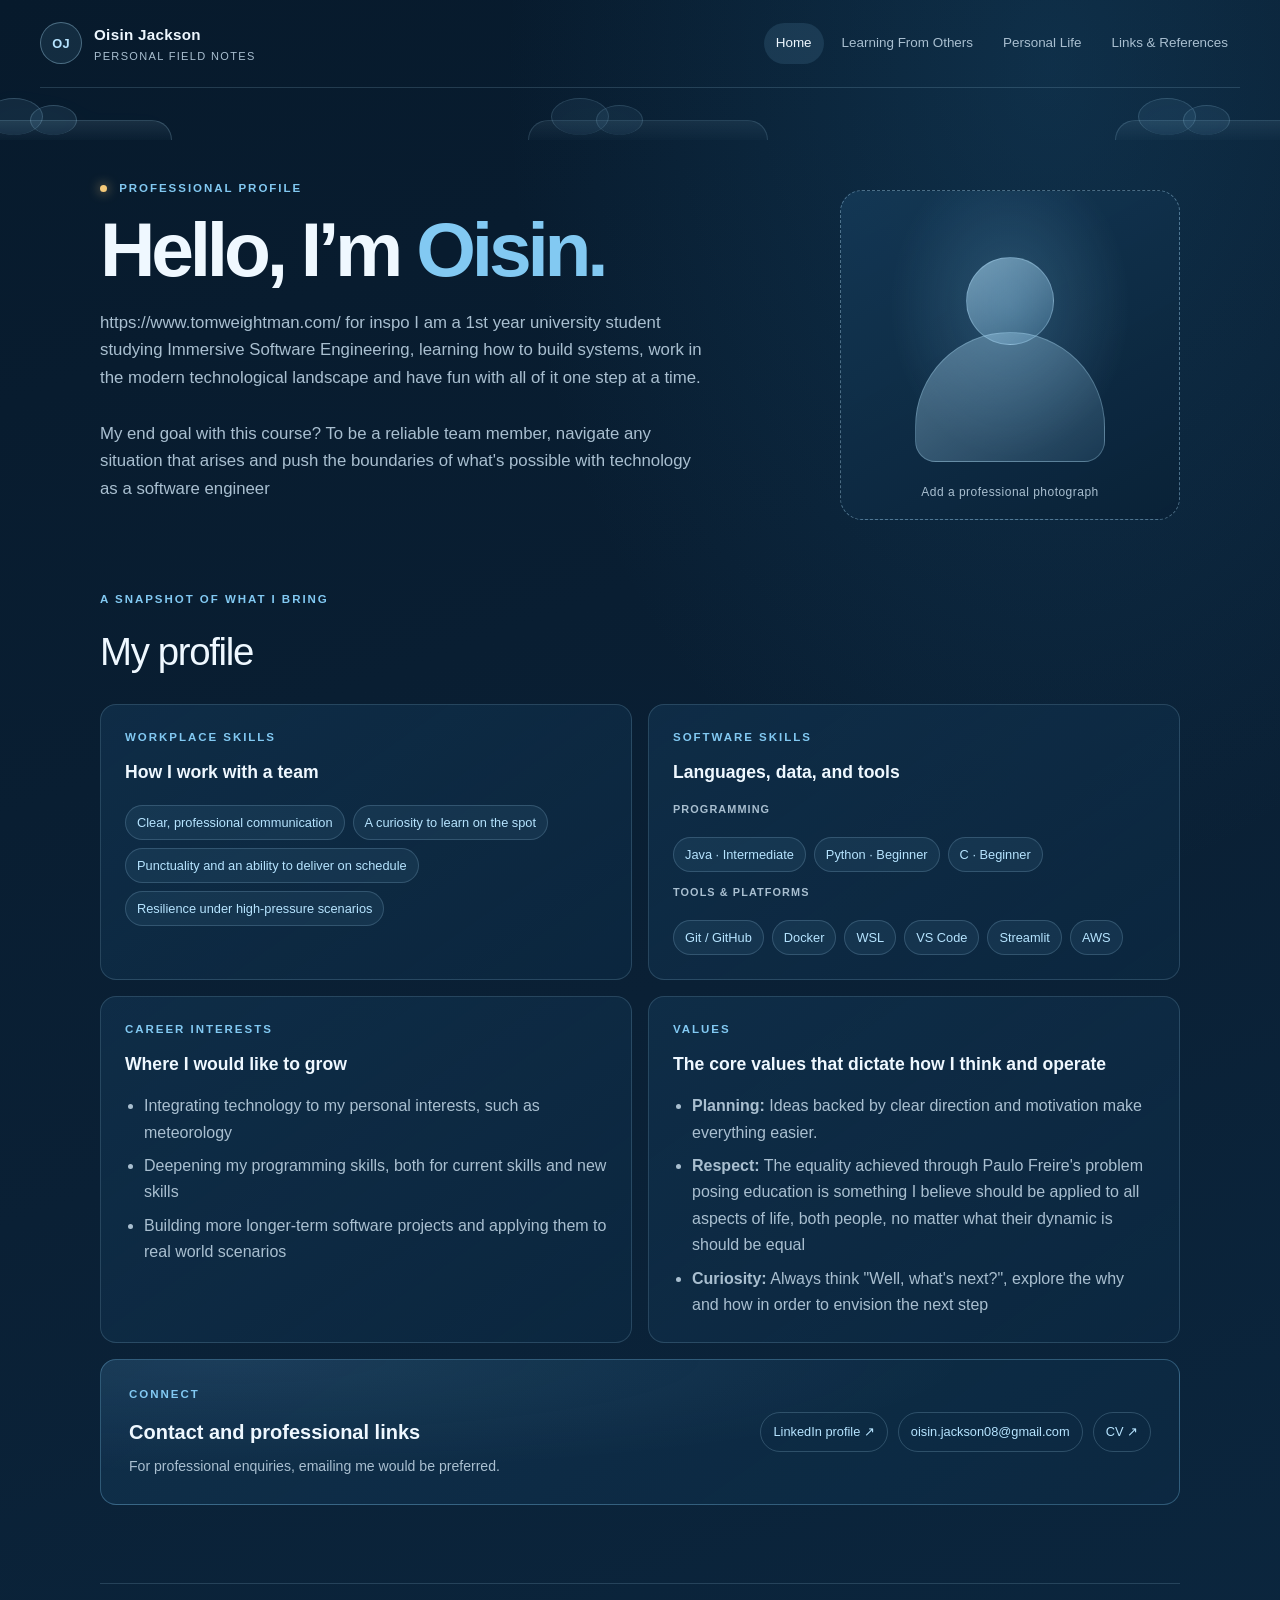
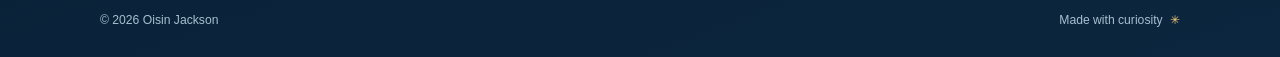
==== commit d80753c2: "Reordering" ====
--- a/index.html
+++ b/index.html
@@ -16,8 +16,6 @@
     </a>
     <nav class="site-nav" aria-label="Main navigation">
       <a href="index.html" aria-current="page">Home</a>
-      <a href="#values">Values</a>
-      <a href="ise-so-far.html">ISE So Far</a>
       <a href="engagement.html">Learning From Others</a>
       <a href="personal.html">Personal Life</a>
       <a href="references.html">Links &amp; References</a>
